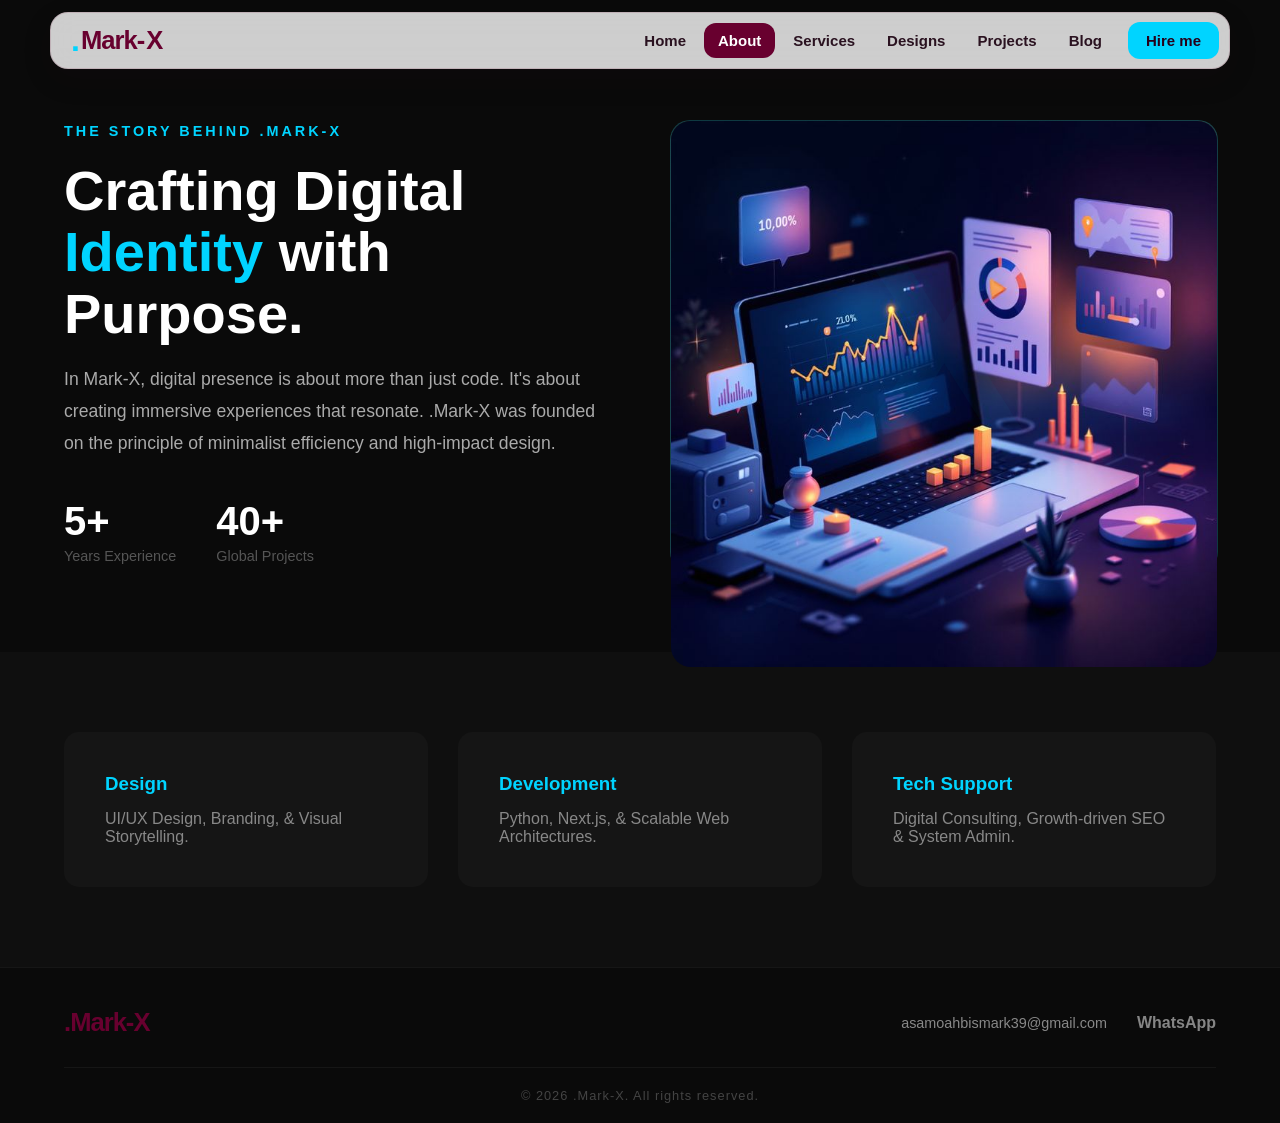
==== about.html @ 9d711a9e "Add Mark-X portfolio site" ====
<!doctype html>
<html lang="en">
  <head>
    <meta charset="UTF-8" />
    <meta name="viewport" content="width=device-width, initial-scale=1.0" />
    <title>About Us | Mark-X</title>

    <link rel="stylesheet" href="style.css" />
  </head>
  <body>
    <header>
      <nav class="navbar">
        <a class="brand" href="index.html"
          ><span class="dot">.</span>Mark-<span class="x-mark">X</span></a
        >

        <ul class="ul">
          <li><a class="links" href="index.html">Home</a></li>
          <li><a class="links active" href="about.html">About</a></li>
          <li><a class="links" href="services.html">Services</a></li>
          <li><a class="links" href="designs.html">Designs</a></li>
          <li><a class="links" href="projects.html">Projects</a></li>
          <li><a class="links" href="blog.html">Blog</a></li>
          <li><a class="nav-cta" href="hire.html">Hire me</a></li>
        </ul>

        <button class="hamburger" type="button" aria-label="Open menu" aria-expanded="false"><span></span><span></span><span></span></button>
      </nav>
    </header>

    <main class="main">
      <section class="about-hero">
        <div class="about-container">
          <div class="about-text">
            <span class="subheading">The Story Behind .Mark-X</span>
            <h1>Crafting Digital <br /><span>Identity</span> with Purpose.</h1>
            <p>
              In Mark-X, digital presence is about more than just code. It's
              about creating immersive experiences that resonate. .Mark-X was
              founded on the principle of minimalist efficiency and high-impact
              design.
            </p>
            <div class="about-stats">
              <div class="stat">
                <span>5+</span>
                <p>Years Experience</p>
              </div>
              <div class="stat">
                <span>40+</span>
                <p>Global Projects</p>
              </div>
            </div>
          </div>

          <div class="about-visual">
            <div class="visual-box">
              <img src="img/x visuals.jpg" alt="image" />
            </div>
          </div>
        </div>
      </section>

      <section class="expertise">
        <div class="expertise-grid">
          <div class="skill-card">
            <h3>Design</h3>
            <p>UI/UX Design, Branding, & Visual Storytelling.</p>
          </div>
          <div class="skill-card">
            <h3>Development</h3>
            <p>Python, Next.js, & Scalable Web Architectures.</p>
          </div>
          <div class="skill-card">
            <h3>Tech Support</h3>
            <p>Digital Consulting, Growth-driven SEO & System Admin.</p>
          </div>
        </div>
      </section>
    </main>

    <footer class="small-footer">
      <div class="footer-main">
        <a class="brand" href="#"><span>.</span>Mark-<span>X</span></a>

        <div class="footer-contact">
          <a href="mailto:asamoahbismark39@gmail.com" class="footer-email"
            >asamoahbismark39@gmail.com</a
          >
          <div class="footer-socials">
            <a href="https://wa.me/233545854976">WhatsApp</a>
          </div>
        </div>
      </div>

      <div class="footer-copyright">
        <p>&copy; 2026 .Mark-X. All rights reserved.</p>
      </div>
    </footer>

    <script src="script.js"></script>
  </body>
</html>
---- style.css ----
* {
  padding: 0;
  margin: 0;
}

a {
  text-decoration: none;
}

body {
  font-family: "Segoe UI", Tahoma, Geneva, Verdana, sans-serif;
}

/* ===== Navbar (floating, translucent) ===== */
.navbar {
  position: fixed;
  top: 12px;
  left: 50%;
  transform: translateX(-50%);
  width: min(1180px, calc(100% - 24px));
  box-sizing: border-box;
  display: flex;
  align-items: center;
  justify-content: space-between;
  gap: 16px;
  padding: 9px 10px 9px 20px;
  background: rgba(255, 255, 255, 0.8);
  -webkit-backdrop-filter: blur(14px) saturate(160%);
  backdrop-filter: blur(14px) saturate(160%);
  border: 1px solid rgba(104, 0, 47, 0.14);
  border-radius: 18px;
  box-shadow: 0 10px 30px rgba(30, 0, 15, 0.12);
  z-index: 1000;
}
.brand {
  font-family: "Inter", "Segoe UI", sans-serif;
  font-size: 1.6rem;
  font-weight: 700;
  color: #68002f;
  letter-spacing: -1px;
  display: flex;
  align-items: center;
}
.brand .dot {
  color: #00d4ff;
  font-size: 2rem;
  margin-right: 2px;
}
.brand .x-mark {
  color: #68002f;
  display: inline-block;
  margin-left: 2px;
  transition:
    transform 0.35s cubic-bezier(0.175, 0.885, 0.32, 1.275),
    color 0.3s;
}
.brand:hover .x-mark {
  color: #00b8dc;
  transform: rotate(15deg) scale(1.1);
}
.ul {
  display: flex;
  align-items: center;
  gap: 4px;
  list-style: none;
  margin-left: auto;
}
.links {
  display: block;
  padding: 9px 14px;
  border-radius: 12px;
  font-size: 15px;
  font-weight: 600;
  color: #2a1220;
  transition:
    background 0.2s,
    color 0.2s;
}
.links:hover {
  background: rgba(104, 0, 47, 0.09);
  color: #68002f;
}
.links.active {
  background: #68002f;
  color: #fff;
}
.links:focus-visible,
.nav-cta:focus-visible,
.hamburger:focus-visible {
  outline: 3px solid #00d4ff;
  outline-offset: 2px;
}
.nav-cta {
  display: block;
  margin-left: 8px;
  padding: 10px 18px;
  border-radius: 12px;
  background: #00d4ff;
  color: #26001a;
  font-size: 15px;
  font-weight: 700;
  transition:
    transform 0.2s,
    box-shadow 0.2s;
}
.nav-cta:hover {
  transform: translateY(-1px);
  box-shadow: 0 6px 16px rgba(0, 212, 255, 0.45);
}
.hamburger {
  display: none;
  width: 44px;
  height: 44px;
  border: 0;
  border-radius: 12px;
  background: rgba(104, 0, 47, 0.09);
  cursor: pointer;
  flex-direction: column;
  align-items: center;
  justify-content: center;
  gap: 5px;
  padding: 0;
}
.hamburger span {
  display: block;
  width: 20px;
  height: 2px;
  border-radius: 2px;
  background: #68002f;
  transition:
    transform 0.25s,
    opacity 0.2s;
}
.hamburger.active span:nth-child(1) {
  transform: translateY(7px) rotate(45deg);
}
.hamburger.active span:nth-child(2) {
  opacity: 0;
}
.hamburger.active span:nth-child(3) {
  transform: translateY(-7px) rotate(-45deg);
}
@media (max-width: 900px) {
  body {
    padding-top: 70px;
    margin: 0;
  }
  .hamburger {
    display: flex;
  }
  .ul {
    position: absolute;
    top: calc(100% + 10px);
    left: 0;
    right: 0;
    flex-direction: column;
    align-items: stretch;
    gap: 4px;
    padding: 10px;
    margin: 0;
    display: none;
    background: #fff;
    border: 1px solid rgba(104, 0, 47, 0.14);
    border-radius: 18px;
    box-shadow: 0 18px 40px rgba(30, 0, 15, 0.18);
  }
  .ul.active {
    display: flex;
  }
  .links {
    padding: 13px 14px;
    font-size: 16px;
  }
  .nav-cta {
    margin: 6px 0 0;
    text-align: center;
    padding: 13px 18px;
  }
}

/* main */
main {
  min-height: 100vh;
  background: linear-gradient(to bottom right, #f3e8ff, #ffffff);
}

.welcome-image {
  background-image:
    linear-gradient(rgba(0, 0, 0, 0.6), rgba(0, 0, 0, 0.6)),
    url("img/bgimage.jpg");
  background-size: cover;
  background-position: center;
  height: 600px;
  display: flex;
  align-items: center;
  justify-content: center;
  text-align: center;
  color: white;
}

.hero-text h2 {
  font-size: 3.5rem;
  margin-bottom: 10px;
}

.btn-main {
  display: inline-block;
  margin-top: 20px;
  padding: 12px 30px;
  background: #ff4d4d;
  color: white;
  text-decoration: none;
  border-radius: 5px;
  transition: 0.3s;
}

.portfolio-container {
  padding: 80px 10%;
  background: #f9f9f9;
}

.section-title {
  text-align: center;
  margin-bottom: 50px;
  font-size: 2.5rem;
}

.card-grid {
  display: grid;
  grid-template-columns: repeat(auto-fit, minmax(300px, 1fr));
  gap: 30px;
}

.card {
  background: white;
  border-radius: 15px;
  overflow: hidden;
  box-shadow: 0 10px 20px rgba(0, 0, 0, 0.05);
  transition:
    transform 0.3s ease,
    box-shadow 0.3s ease;
}

.card:hover {
  transform: translateY(-10px);
  box-shadow: 0 15px 30px rgba(0, 0, 0, 0.15);
}

.card-img img {
  width: 100%;
  height: 220px;
  object-fit: cover;
}

.card-content {
  padding: 20px;
}

.card-content h3 {
  margin-bottom: 10px;
  color: #333;
}

.card-link {
  text-decoration: none;
  color: #ff4d4d;
  font-weight: bold;
  display: inline-block;
  margin-top: 15px;
}

/* About Page*/
.about-hero {
  padding: 120px 5% 80px;
  background: #0a0a0a;
  color: white;
}

.about-container {
  max-width: 1200px;
  margin: 0 auto;
  display: grid;
  grid-template-columns: 1fr 1fr;
  gap: 60px;
  align-items: center;
}

.subheading {
  color: #00d4ff;
  text-transform: uppercase;
  letter-spacing: 3px;
  font-weight: 700;
  font-size: 0.9rem;
}

.about-text h1 {
  font-size: 3.5rem;
  margin: 20px 0;
  line-height: 1.1;
}

.about-text h1 span {
  color: #00d4ff;
}

.about-text p {
  color: #aaa;
  line-height: 1.8;
  font-size: 1.1rem;
}

.about-stats {
  display: flex;
  gap: 40px;
  margin-top: 40px;
}

.stat span {
  display: block;
  font-size: 2.5rem;
  font-weight: 800;
  color: #fff;
}

.stat p {
  font-size: 0.9rem;
  color: #555;
}

.visual-box {
  width: 100%;
  height: 450px;
  background: linear-gradient(45deg, #111, #222);
  border: 1px solid rgba(0, 212, 255, 0.2);
  border-radius: 20px;
  position: relative;
}
.visual-box img {
  width: 700px;
  height: 450px;
  border-radius: 20px;
}

.visual-box::after {
  content: "X";
  position: absolute;
  top: 50%;
  left: 50%;
  transform: translate(-50%, -50%);
  font-size: 15rem;
  color: rgba(0, 212, 255, 0.03);
  font-weight: 900;
}

.expertise {
  padding: 80px 5%;
  background: #0f0f0f;
}

.expertise-grid {
  max-width: 1200px;
  margin: 0 auto;
  display: grid;
  grid-template-columns: repeat(auto-fit, minmax(300px, 1fr));
  gap: 30px;
}

.skill-card {
  background: #151515;
  padding: 40px;
  border-radius: 15px;
  border: 1px solid transparent;
  transition: 0.3s;
}

.skill-card:hover {
  border-color: #00d4ff;
  transform: translateY(-5px);
}

.skill-card h3 {
  color: #00d4ff;
  margin-bottom: 15px;
}

.skill-card p {
  color: #888;
}

@media (max-width: 992px) {
  .about-container {
    grid-template-columns: 1fr;
    text-align: center;
  }
  .about-stats {
    justify-content: center;
  }
  .about-text h1 {
    font-size: 2.5rem;
  }
}

/* Services */
.services-header {
  text-align: center;
  padding: 120px 5% 40px;
  background: #0a0a0a;
  color: #68002f;
}

.bento-grid {
  display: grid;
  grid-template-columns: repeat(3, 1fr);
  grid-auto-rows: minmax(280px, auto);
  gap: 20px;
  padding: 0 10% 100px;
  background: #0a0a0a;
  max-width: 1400px;
  margin: 0 auto;
}

.service-item {
  background: #111;
  border: 1px solid rgba(255, 255, 255, 0.05);
  border-radius: 30px;
  padding: 40px;
  position: relative;
  transition: all 0.4s cubic-bezier(0.23, 1, 0.32, 1);
  display: flex;
  flex-direction: column;
  justify-content: space-between;
}

.service-item.featured {
  grid-row: span 2;
}

.service-item.wide {
  grid-column: span 2;
  flex-direction: row;
  align-items: center;
  gap: 30px;
}

.service-item .icon {
  font-size: 2.5rem;
  color: #00d4ff;
  margin-bottom: 20px;
}

.service-item h2 {
  color: #fff;
  font-size: 1.6rem;
  margin-bottom: 10px;
}

.service-item p {
  color: #777;
  line-height: 1.6;
  font-size: 0.95rem;
}

.tag {
  align-self: flex-start;
  background: rgba(0, 212, 255, 0.1);
  color: #00d4ff;
  padding: 5px 15px;
  border-radius: 20px;
  font-size: 0.75rem;
  font-weight: 700;
  text-transform: uppercase;
  margin-top: 20px;
}

.service-item:hover {
  background: #161616;
  border-color: rgba(0, 212, 255, 0.4);
  transform: scale(0.98);
}

@media (max-width: 992px) {
  .bento-grid {
    grid-template-columns: repeat(2, 1fr);
    padding: 0 5% 80px;
  }
}

@media (max-width: 768px) {
  .bento-grid {
    grid-template-columns: 1fr;
  }
  .service-item.featured,
  .service-item.wide {
    grid-row: span 1;
    grid-column: span 1;
    flex-direction: column;
  }
}

/* --- Portfolio --- */
.portfolio-header {
  text-align: center;
  padding: 120px 5% 60px;
  background: #0a0a0a;
  color: white;
}

.portfolio-header p {
  color: #888;
  margin-top: 10px;
}

.portfolio-grid {
  display: grid;
  grid-template-columns: repeat(3, 1fr);
  gap: 30px;
  padding: 0 10% 100px;
  background: #0a0a0a;
}

.project-card {
  position: relative;
  border-radius: 15px;
  overflow: hidden;
  background: #111;
  box-shadow: 0 10px 20px rgba(0, 0, 0, 0.2);
}

.project-media {
  width: 100%;
  height: 100%;
  position: relative;
}

.project-media img {
  width: 100%;
  height: 300px;
  object-fit: cover;
  transition: transform 0.4s ease;
}

.project-overlay {
  position: absolute;
  inset: 0;
  background: rgba(0, 0, 0, 0.85);
  display: flex;
  flex-direction: column;
  justify-content: flex-end;
  padding: 30px;
  opacity: 0;
  transition: opacity 0.4s ease;
}

.project-card:hover .project-overlay {
  opacity: 1;
}

.project-card:hover img {
  transform: scale(1.05);
}

.project-overlay .category {
  color: #00d4ff;
  font-weight: 700;
  font-size: 0.8rem;
  letter-spacing: 2px;
  text-transform: uppercase;
}

.project-overlay h3 {
  color: #fff;
  margin: 10px 0 20px;
  font-size: 1.4rem;
}

.view-btn {
  color: #fff;
  text-decoration: none;
  font-weight: 600;
  border-bottom: 2px solid #00d4ff;
  padding-bottom: 5px;
}

@media (max-width: 992px) {
  .portfolio-grid {
    grid-template-columns: repeat(2, 1fr);
    padding: 0 5% 80px;
  }
  .project-media img {
    height: 250px;
  }
}

@media (max-width: 600px) {
  .portfolio-grid {
    grid-template-columns: 1fr;
  }
}

/* --- Blog Page --- */
.blog-header {
  text-align: center;
  padding: 120px 5% 40px;
  background: #0a0a0a;
}

.featured-blog {
  padding: 0 10% 80px;
  background: #0a0a0a;
}

.featured-card {
  display: flex;
  background: #111;
  border-radius: 24px;
  overflow: hidden;
  border: 1px solid rgba(255, 255, 255, 0.05);
}

.featured-img {
  flex: 1.2;
}

.featured-img img {
  width: 100%;
  height: 100%;
  object-fit: cover;
}
.featured-content {
  flex: 1;
  padding: 60px;
  display: flex;
  flex-direction: column;
  justify-content: center;
}

.blog-grid {
  display: grid;
  grid-template-columns: repeat(auto-fit, minmax(320px, 1fr));
  gap: 30px;
  padding: 0 10% 100px;
  background: #0a0a0a;
}

.post-card {
  background: #111;
  border-radius: 20px;
  overflow: hidden;
  border: 1px solid rgba(255, 255, 255, 0.05);
  transition: all 0.4s cubic-bezier(0.25, 1, 0.5, 1);
}

.post-card:hover {
  transform: translateY(-8px);
  border-color: #00d4ff;
  box-shadow: 0 20px 40px rgba(0, 212, 255, 0.1);
}

.post-img img {
  width: 100%;
  height: 220px;
  object-fit: cover;
  filter: grayscale(20%);
  transition: 0.4s;
}

.post-card:hover .post-img img {
  filter: grayscale(0%);
}

.post-content {
  padding: 25px;
}

.post-content h3 {
  color: #fff;
  margin: 10px 0;
  font-size: 1.4rem;
}

.post-content p {
  color: #888;
  font-size: 0.95rem;
  line-height: 1.6;
}

.date,
.tag {
  color: #00d4ff;
  text-transform: uppercase;
  font-size: 0.75rem;
  letter-spacing: 2px;
  font-weight: 700;
}

@media (max-width: 992px) {
  .featured-card {
    flex-direction: column;
  }

  .featured-content {
    padding: 40px;
  }

  .blog-header h1 {
    font-size: 2.5rem;
  }
}

/* --- Contact Page Styling --- */
.contact-hero {
  padding: 120px 10% 100px;
  background: #0a0a0a;
  color: white;
  min-height: 90vh;
  display: flex;
  align-items: center;
}

.contact-container {
  display: grid;
  grid-template-columns: 1fr 1fr;
  gap: 80px;
  max-width: 1200px;
  margin: 0 auto;
  width: 100%;
}

.contact-info h1 {
  font-size: 3.5rem;
  line-height: 1.1;
  margin: 20px 0;
}

.contact-info h1 span {
  color: #00d4ff;
}

.info-items {
  margin: 40px 0;
}

.item {
  margin-bottom: 25px;
}

.item h4 {
  color: #555;
  text-transform: uppercase;
  font-size: 0.8rem;
  letter-spacing: 2px;
}

.item a,
.item p {
  color: #fff;
  font-size: 1.2rem;
  text-decoration: none;
  margin-top: 5px;
  display: block;
}

/* --- Form Styling --- */
.contact-form-wrapper {
  background: #111;
  padding: 40px;
  border-radius: 30px;
  border: 1px solid rgba(255, 255, 255, 0.05);
}

.form-group {
  margin-bottom: 20px;
}

.form-group label {
  display: block;
  color: #888;
  font-size: 0.85rem;
  margin-bottom: 8px;
}

.form-group input,
.form-group select,
.form-group textarea {
  width: 100%;
  background: rgba(255, 255, 255, 0.03);
  border: 1px solid rgba(255, 255, 255, 0.1);
  padding: 12px 15px;
  color: #fff;
  border-radius: 10px;
  outline: none;
  transition: 0.3s;
}

.form-group input:focus,
.form-group textarea:focus {
  border-color: #00d4ff;
  background: rgba(255, 255, 255, 0.07);
}

.submit-btn {
  width: 100%;
  padding: 15px;
  background: #00d4ff;
  border: none;
  border-radius: 10px;
  color: #000;
  font-weight: 700;
  cursor: pointer;
  transition: 0.3s;
  margin-top: 10px;
}

.submit-btn:hover {
  box-shadow: 0 0 20px rgba(0, 212, 255, 0.4);
  transform: translateY(-2px);
}

/* --- Mobile Responsiveness --- */
@media (max-width: 992px) {
  .contact-container {
    grid-template-columns: 1fr;
    gap: 60px;
  }
  .contact-info h1 {
    font-size: 2.5rem;
  }
}

/* footer */
.small-footer {
  background-color: #0a0a0a;
  padding: 40px 5% 20px;
  border-top: 1px solid rgba(255, 255, 255, 0.05);
  display: flex;
  flex-direction: column;
  gap: 30px;
}

.footer-main {
  display: flex;
  justify-content: space-between;
  align-items: center;
  max-width: 1200px;
  width: 100%;
  margin: 0 auto;
}

.footer-contact {
  display: flex;
  align-items: center;
  gap: 30px;
}

.footer-email {
  color: #888;
  text-decoration: none;
  font-size: 0.9rem;
  transition: 0.3s;
}

.footer-email:hover {
  color: #00d4ff;
}

.footer-socials {
  display: flex;
  gap: 15px;
}

.footer-socials a {
  color: #fff;
  text-decoration: none;
  font-weight: 700;
  opacity: 0.5;
  transition: 0.3s;
}

.footer-socials a:hover {
  opacity: 1;
  color: #00d4ff;
}

.footer-copyright {
  text-align: center;
  border-top: 1px solid rgba(255, 255, 255, 0.05);
  padding-top: 20px;
}

.footer-copyright p {
  color: #444;
  font-size: 0.8rem;
  letter-spacing: 1px;
}

@media (max-width: 768px) {
  .footer-main {
    flex-direction: column;
    gap: 20px;
    text-align: center;
  }
  .footer-contact {
    flex-direction: column;
    gap: 15px;
  }
}

/* Software projects page */
.card-tag {
  height: 220px;
  display: flex;
  flex-direction: column;
  justify-content: flex-end;
  gap: 6px;
  padding: 20px;
  background: linear-gradient(135deg, #68002f, #2b0014);
  color: #fff;
}
.card-tag span {
  font-size: 0.9rem;
  opacity: 0.8;
}
.card-tag b {
  font-size: 1.5rem;
  line-height: 1.15;
}
.card .tech {
  font-size: 0.9rem;
  color: #68002f;
  font-weight: 600;
  margin-top: 10px;
}
.card .status {
  font-size: 0.75rem;
  font-weight: 600;
  background: #ffe9a8;
  color: #5a4300;
  border-radius: 999px;
  padding: 2px 10px;
  margin-left: 6px;
  vertical-align: middle;
}

/* ===== Services page ===== */
.svc-main {
  background: #faf7f9;
  min-height: 100vh;
  padding-bottom: 72px;
}
.svc-hero {
  background:
    radial-gradient(
      900px 380px at 85% 0%,
      rgba(104, 0, 47, 0.55),
      transparent 70%
    ),
    #0a0a0a;
  color: #fff;
  padding: 150px 6% 80px;
}
.svc-hero-in {
  max-width: 1100px;
  margin: 0 auto;
}
.svc-hero h1 {
  font-size: clamp(2.2rem, 5.5vw, 4rem);
  line-height: 1.05;
  letter-spacing: -0.02em;
  max-width: 16ch;
  margin-bottom: 20px;
}
.svc-hero p {
  font-size: 1.15rem;
  line-height: 1.6;
  color: #d8c9d1;
  max-width: 56ch;
  margin-bottom: 30px;
}
.svc-btns {
  display: flex;
  flex-wrap: wrap;
  gap: 12px;
}
.svc-btn {
  display: inline-block;
  padding: 14px 26px;
  border-radius: 14px;
  font-weight: 700;
  font-size: 1rem;
  background: #00d4ff;
  color: #26001a;
  transition: transform 0.2s;
}
.svc-btn:hover {
  transform: translateY(-2px);
}
.svc-btn.ghost {
  background: transparent;
  color: #fff;
  border: 2px solid rgba(255, 255, 255, 0.45);
}
.svc-wrap {
  max-width: 1100px;
  margin: 0 auto;
  padding: 0 6%;
}
.svc-grid {
  display: grid;
  grid-template-columns: repeat(6, 1fr);
  gap: 20px;
  padding: 56px 0 24px;
}
.svc-card {
  grid-column: span 3;
  background: #fff;
  border: 1px solid #eadfe5;
  border-radius: 22px;
  padding: 30px;
  display: flex;
  flex-direction: column;
  gap: 14px;
  transition:
    transform 0.25s,
    box-shadow 0.25s;
}
.svc-card:hover {
  transform: translateY(-4px);
  box-shadow: 0 18px 40px rgba(104, 0, 47, 0.12);
}
.svc-card.big {
  grid-column: span 4;
  background: linear-gradient(140deg, #68002f, #2b0014);
  color: #fff;
  border: 0;
}
.svc-card.slim {
  grid-column: span 2;
}
.svc-ico {
  width: 52px;
  height: 52px;
  border-radius: 14px;
  background: #f5e6ee;
  color: #68002f;
  display: grid;
  place-items: center;
}
.svc-card.big .svc-ico {
  background: rgba(255, 255, 255, 0.14);
  color: #00d4ff;
}
.svc-ico svg {
  width: 26px;
  height: 26px;
  fill: none;
  stroke: currentColor;
  stroke-width: 2;
  stroke-linecap: round;
  stroke-linejoin: round;
}
.svc-card h2 {
  font-size: 1.5rem;
  letter-spacing: -0.01em;
}
.svc-card p {
  line-height: 1.6;
  color: #4d3a45;
}
.svc-card.big p,
.svc-card.big li {
  color: #f0dde7;
}
.svc-card ul {
  list-style: none;
  display: grid;
  gap: 8px;
  padding: 0;
}
.svc-card li {
  padding-left: 22px;
  position: relative;
  color: #4d3a45;
  line-height: 1.45;
}
.svc-card li::before {
  content: "";
  position: absolute;
  left: 0;
  top: 0.55em;
  width: 10px;
  height: 3px;
  border-radius: 2px;
  background: #00d4ff;
}
.svc-chips {
  display: flex;
  flex-wrap: wrap;
  gap: 8px;
  margin-top: auto;
}
.svc-chips span {
  font-size: 0.85rem;
  font-weight: 600;
  padding: 5px 12px;
  border-radius: 999px;
  background: #f5e6ee;
  color: #68002f;
}
.svc-card.big .svc-chips span {
  background: rgba(255, 255, 255, 0.14);
  color: #fff;
}
.svc-link {
  font-weight: 700;
  color: #68002f;
}
.svc-card.big .svc-link {
  color: #00d4ff;
}
.svc-link:hover {
  text-decoration: underline;
}
.svc-steps {
  padding: 48px 0 24px;
}
.svc-steps h2 {
  font-size: 1.8rem;
  margin-bottom: 22px;
  color: #26001a;
}
.svc-steps ol {
  list-style: none;
  display: grid;
  grid-template-columns: repeat(3, 1fr);
  gap: 20px;
  padding: 0;
}
.svc-steps li {
  border-top: 3px solid #68002f;
  padding-top: 14px;
}
.svc-steps b {
  display: block;
  font-size: 1.1rem;
  color: #26001a;
  margin-bottom: 6px;
}
.svc-steps span {
  color: #4d3a45;
  line-height: 1.55;
}
.svc-cta {
  margin: 48px 0 0;
  background: #0a0a0a;
  color: #fff;
  border-radius: 26px;
  padding: 42px;
  display: flex;
  flex-wrap: wrap;
  gap: 20px;
  align-items: center;
  justify-content: space-between;
}
.svc-cta h2 {
  font-size: 1.7rem;
  max-width: 20ch;
}
@media (max-width: 900px) {
  .svc-card,
  .svc-card.big,
  .svc-card.slim {
    grid-column: span 6;
  }
  .svc-steps ol {
    grid-template-columns: 1fr;
  }
  .svc-hero {
    padding-top: 130px;
  }
  .svc-cta {
    padding: 30px;
  }
}

/* ===== Home page: single-page scroll ===== */
html {
  scroll-behavior: smooth;
}
.home-sec {
  scroll-margin-top: 84px;
}
.js .reveal {
  opacity: 0;
  transform: translateY(28px);
  transition:
    opacity 0.7s ease,
    transform 0.7s ease;
}
.js .reveal.in {
  opacity: 1;
  transform: none;
}
.home-sec .svc-hero {
  padding-top: 90px;
}
@media (prefers-reduced-motion: reduce) {
  html {
    scroll-behavior: auto;
  }
  .js .reveal {
    opacity: 1;
    transform: none;
    transition: none;
  }
}

/* ===== Blog ===== */
.b-main {
  background: #faf7f9;
  min-height: 100vh;
}
.b-hero {
  background:
    radial-gradient(
      900px 380px at 85% 0%,
      rgba(104, 0, 47, 0.55),
      transparent 70%
    ),
    #0a0a0a;
  color: #fff;
  padding: 150px 6% 70px;
}
.home-sec .b-hero {
  padding-top: 90px;
}
.b-hero-in {
  max-width: 1100px;
  margin: 0 auto;
}
.b-hero h1 {
  font-size: clamp(2rem, 5vw, 3.4rem);
  line-height: 1.08;
  letter-spacing: -0.02em;
  max-width: 18ch;
  margin-bottom: 16px;
}
.b-hero p {
  font-size: 1.1rem;
  line-height: 1.6;
  color: #d8c9d1;
  max-width: 56ch;
}
.b-wrap {
  max-width: 1100px;
  margin: 0 auto;
  padding: 48px 6% 72px;
}
.b-grid {
  display: grid;
  grid-template-columns: repeat(3, 1fr);
  gap: 20px;
}
.b-post {
  background: #fff;
  border: 1px solid #eadfe5;
  border-radius: 22px;
  padding: 28px;
  display: flex;
  flex-direction: column;
  gap: 12px;
  transition:
    transform 0.25s,
    box-shadow 0.25s;
}
.b-post:hover {
  transform: translateY(-4px);
  box-shadow: 0 18px 40px rgba(104, 0, 47, 0.12);
}
.b-post.feat {
  grid-column: span 3;
  background: linear-gradient(140deg, #68002f, #2b0014);
  color: #fff;
  border: 0;
  padding: 36px;
}
.b-post.feat h2 {
  font-size: clamp(1.6rem, 3.2vw, 2.4rem);
  max-width: 24ch;
}
.b-cat {
  align-self: flex-start;
  font-size: 0.85rem;
  font-weight: 700;
  padding: 4px 12px;
  border-radius: 999px;
  background: #f5e6ee;
  color: #68002f;
}
.b-post.feat .b-cat {
  background: rgba(255, 255, 255, 0.14);
  color: #00d4ff;
}
.b-post h2 {
  font-size: 1.3rem;
  line-height: 1.25;
  letter-spacing: -0.01em;
  color: #26001a;
}
.b-post.feat h2 {
  color: #fff;
}
.b-ex {
  line-height: 1.6;
  color: #4d3a45;
}
.b-post.feat .b-ex {
  color: #f0dde7;
  max-width: 60ch;
}
.b-meta {
  font-size: 0.9rem;
  color: #7a6671;
  margin-top: auto;
}
.b-post.feat .b-meta {
  color: #d8b9c8;
}
.b-btn {
  align-self: flex-start;
  border: 0;
  cursor: pointer;
  font: inherit;
  font-weight: 700;
  padding: 11px 20px;
  border-radius: 12px;
  background: #68002f;
  color: #fff;
  transition: transform 0.2s;
}
.b-post.feat .b-btn {
  background: #00d4ff;
  color: #26001a;
}
.b-btn:hover {
  transform: translateY(-1px);
}
.b-btn:focus-visible,
.b-close:focus-visible {
  outline: 3px solid #00d4ff;
  outline-offset: 2px;
}
.b-dialog {
  box-sizing: border-box;
  margin: auto;
  border: 0;
  border-radius: 24px;
  padding: 36px 32px 28px;
  width: min(720px, 92vw);
  max-height: 88vh;
  overflow: auto;
  color: #26001a;
  box-shadow: 0 30px 80px rgba(0, 0, 0, 0.4);
}
.b-dialog::backdrop {
  background: rgba(10, 0, 6, 0.7);
}
.b-close {
  position: absolute;
  top: 14px;
  right: 14px;
  width: 40px;
  height: 40px;
  border: 0;
  border-radius: 12px;
  background: #f5e6ee;
  color: #68002f;
  font-size: 1.6rem;
  line-height: 1;
  cursor: pointer;
}
#post-content h2 {
  font-size: 1.7rem;
  line-height: 1.2;
  margin: 6px 40px 6px 0;
}
#post-content .b-meta {
  margin: 0 0 18px;
}
#post-content p,
#post-content li {
  line-height: 1.7;
  font-size: 1.05rem;
  color: #3d2a35;
}
#post-content p {
  margin-bottom: 14px;
}
#post-content h3 {
  margin: 20px 0 8px;
  font-size: 1.15rem;
}
#post-content ul {
  padding-left: 22px;
  margin-bottom: 14px;
  display: grid;
  gap: 6px;
}
.b-cta {
  margin-top: 22px;
  padding-top: 18px;
  border-top: 1px solid #eadfe5;
  font-weight: 600;
}
.b-cta a {
  color: #68002f;
  text-decoration: underline;
}
@media (max-width: 900px) {
  .b-grid {
    grid-template-columns: 1fr;
  }
  .b-post.feat {
    grid-column: span 1;
  }
  .b-hero {
    padding-top: 130px;
  }
}

/* Mobile fix: keep About image from widening the page */
.about-container > * {
  min-width: 0;
}
.about-visual img,
.visual-box img {
  max-width: 100%;
  height: auto;
}
@media (max-width: 992px) {
  .about-container {
    grid-template-columns: minmax(0, 1fr);
  }
}

/* Hire page */
.hire-wa {
  display: inline-block;
  padding: 11px 20px;
  border-radius: 12px;
  background: #00d4ff;
  color: #26001a;
  font-weight: 700;
}
.form-status {
  margin-top: 14px;
  font-weight: 600;
  min-height: 1.4em;
}
.form-status.ok {
  color: #9be7a8;
}
.form-status.err {
  color: #ffb4b4;
}
.submit-btn:disabled {
  opacity: 0.6;
  cursor: wait;
}
.contact-form input,
.contact-form select,
.contact-form textarea,
.contact-form .submit-btn {
  box-sizing: border-box;
  width: 100%;
}
.info-items .item a.hire-wa {
  display: inline-block;
  width: auto;
  padding: 11px 20px;
  border-radius: 12px;
  background: #00d4ff;
  color: #26001a;
  font-weight: 700;
}

/* Dropdown fix: the option list was white text on a white background */
.form-group select,
.contact-form select {
  color-scheme: dark;
}
.form-group select option,
.contact-form select option {
  background: #111;
  color: #fff;
}
.form-group select option:checked,
.contact-form select option:checked {
  background: #00d4ff;
  color: #000;
}
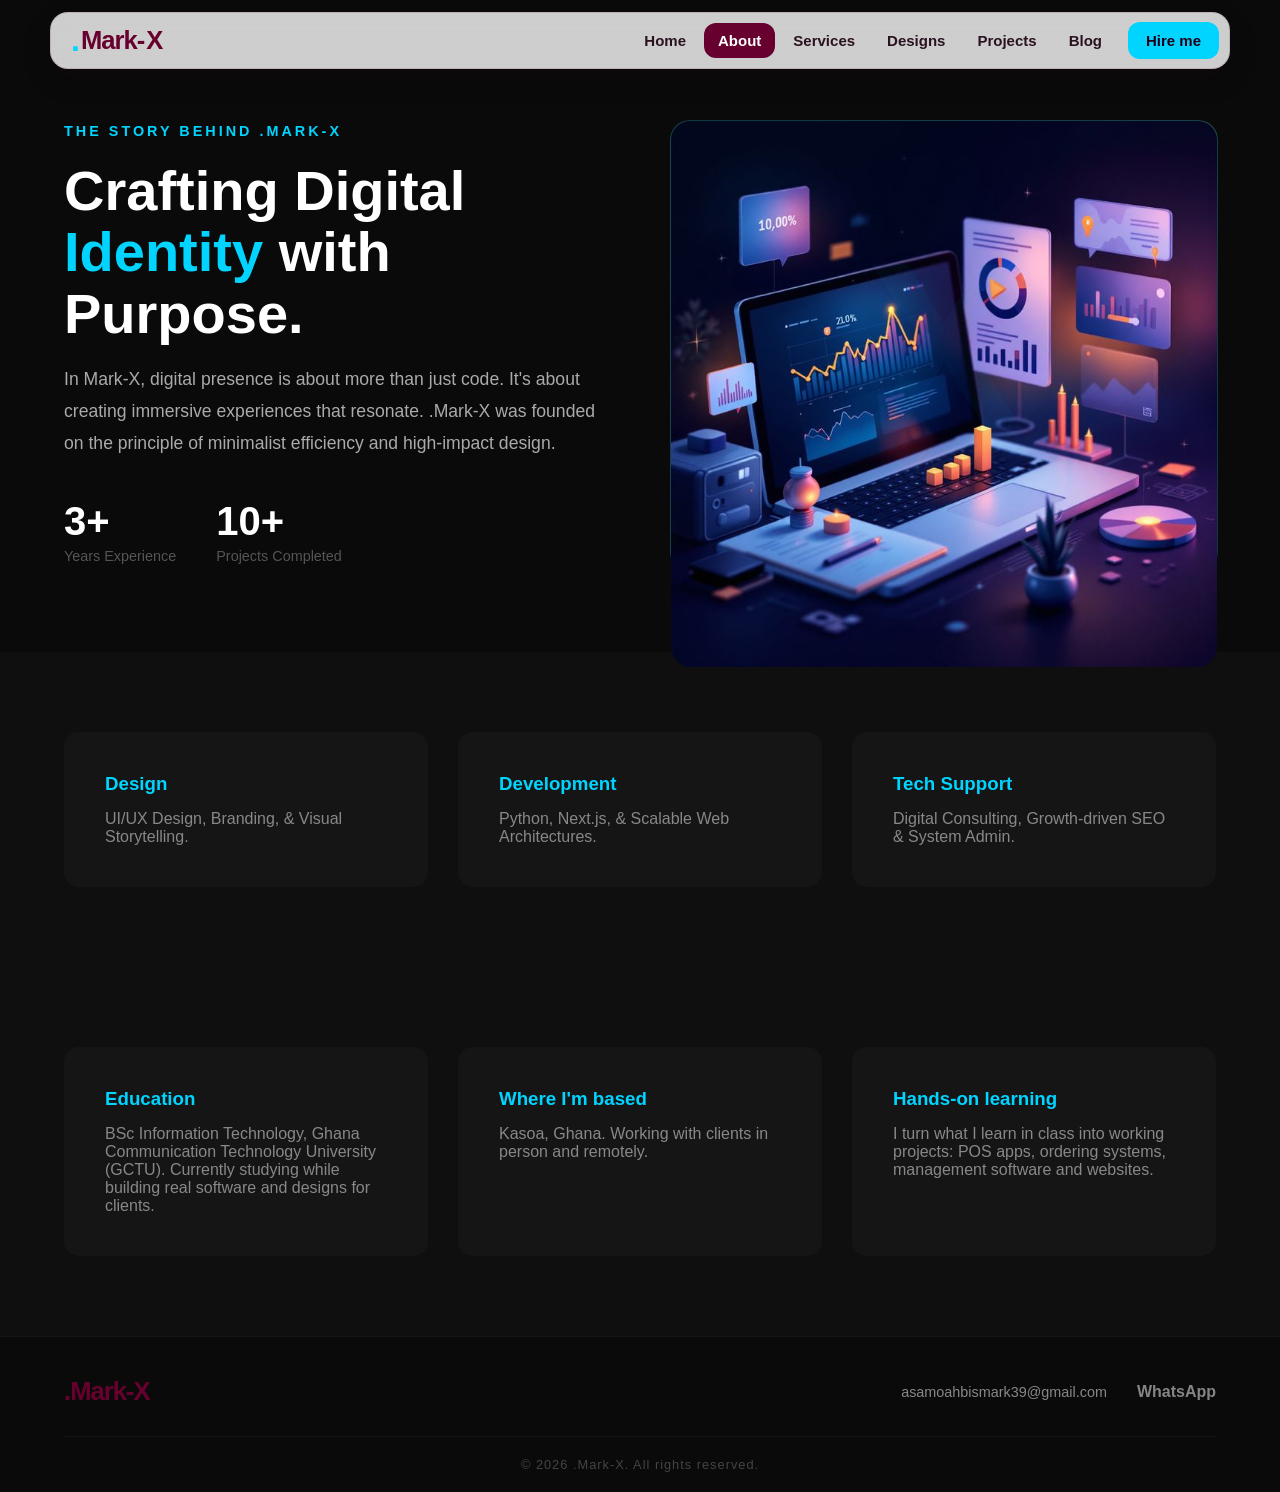
==== commit 12bd2ad1: "Add files via upload" ====
--- a/about.html
+++ b/about.html
@@ -3,7 +3,14 @@
   <head>
     <meta charset="UTF-8" />
     <meta name="viewport" content="width=device-width, initial-scale=1.0" />
-    <title>About Us | Mark-X</title>
+    <title>About Mark-X | Developer & Designer in Kasoa, Ghana</title>
+    <meta name="description" content="Meet the developer and designer behind Mark-X: an IT student in Kasoa, Ghana, building websites, software and designs that businesses can rely on." />
+    <link rel="canonical" href="https://markx.tech/about.html" />
+    <meta property="og:type" content="website" />
+    <meta property="og:site_name" content="Mark-X" />
+    <meta property="og:title" content="About Mark-X | Developer & Designer in Kasoa, Ghana" />
+    <meta property="og:description" content="Meet the developer and designer behind Mark-X: an IT student in Kasoa, Ghana, building websites, software and designs that businesses can rely on." />
+    <meta property="og:url" content="https://markx.tech/about.html" />
 
     <link rel="stylesheet" href="style.css" />
   </head>
@@ -42,12 +49,12 @@
             </p>
             <div class="about-stats">
               <div class="stat">
-                <span>5+</span>
+                <span>3+</span>
                 <p>Years Experience</p>
               </div>
               <div class="stat">
-                <span>40+</span>
-                <p>Global Projects</p>
+                <span>10+</span>
+                <p>Projects Completed</p>
               </div>
             </div>
           </div>
@@ -76,6 +83,23 @@
           </div>
         </div>
       </section>
+
+      <section class="expertise">
+        <div class="expertise-grid">
+          <div class="skill-card">
+            <h3>Education</h3>
+            <p>BSc Information Technology, Ghana Communication Technology University (GCTU). Currently studying while building real software and designs for clients.</p>
+          </div>
+          <div class="skill-card">
+            <h3>Where I'm based</h3>
+            <p>Kasoa, Ghana. Working with clients in person and remotely.</p>
+          </div>
+          <div class="skill-card">
+            <h3>Hands-on learning</h3>
+            <p>I turn what I learn in class into working projects: POS apps, ordering systems, management software and websites.</p>
+          </div>
+        </div>
+      </section>
     </main>
 
     <footer class="small-footer">
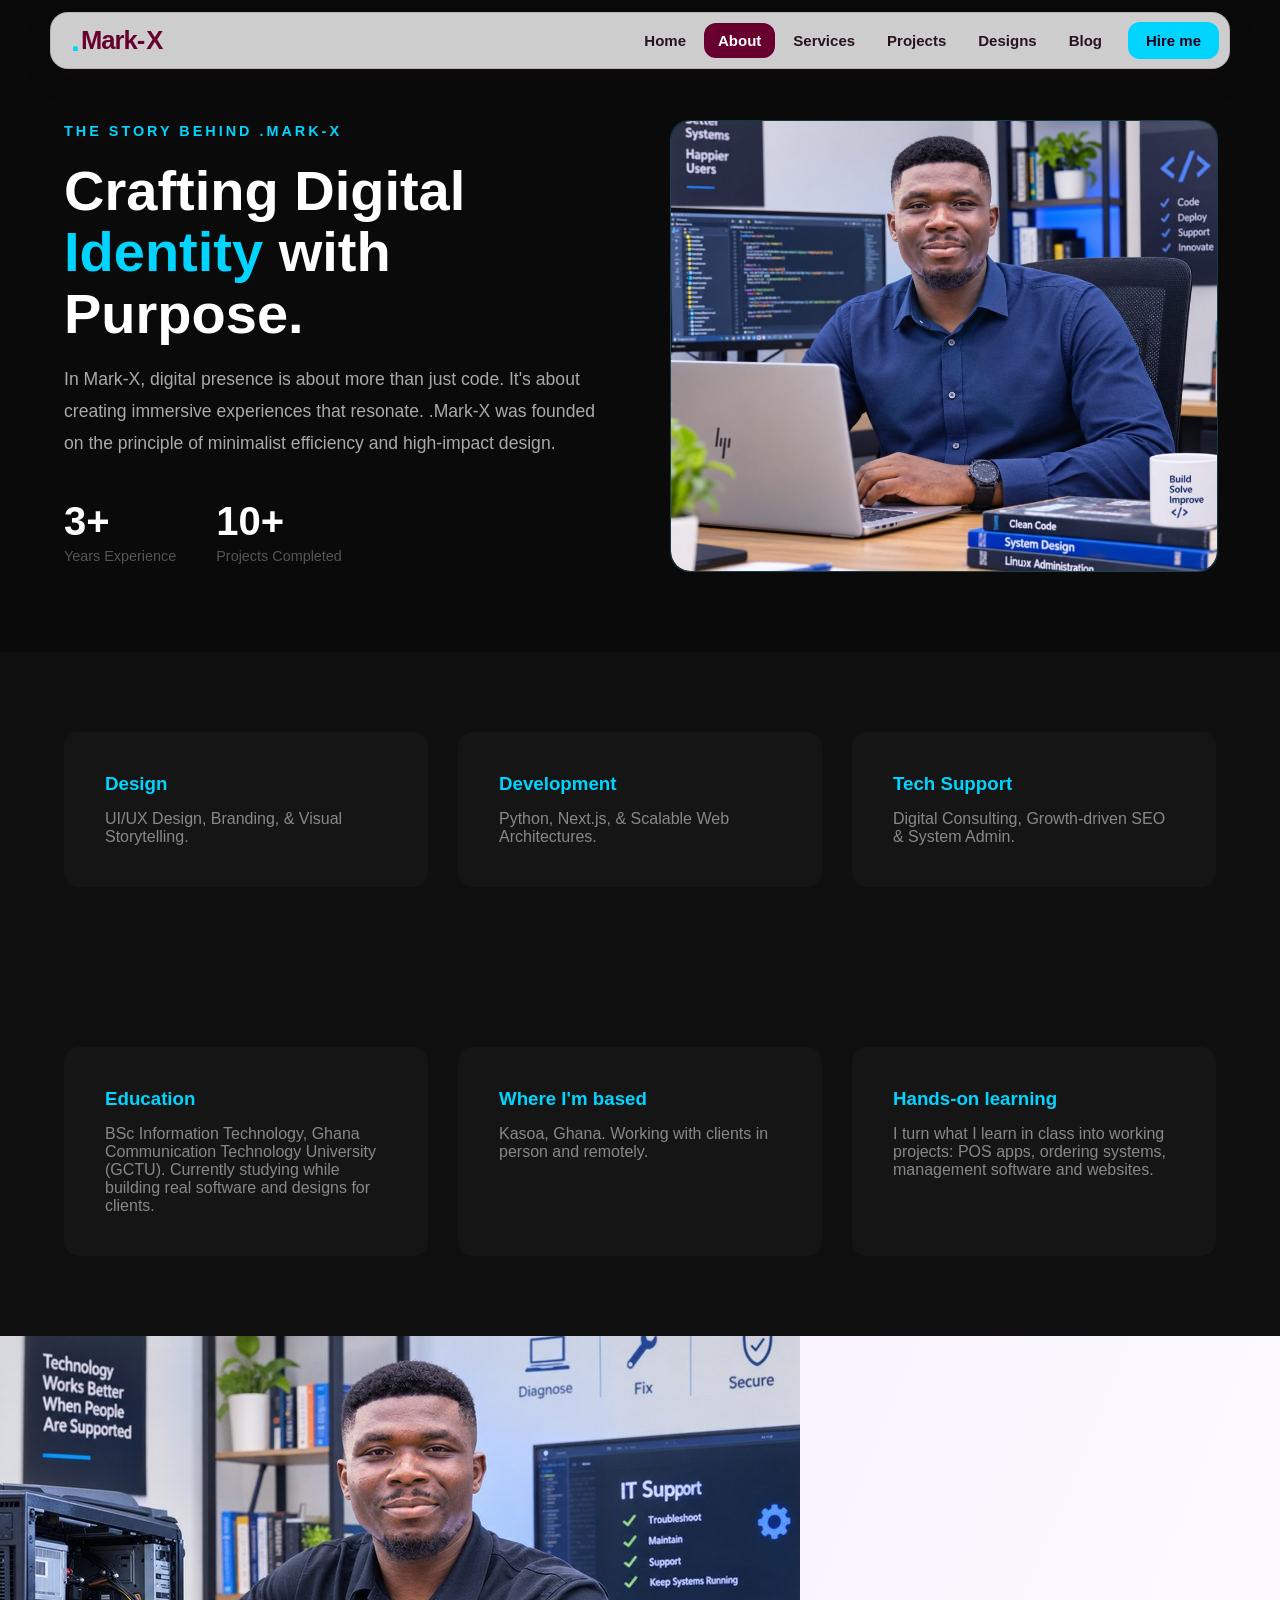
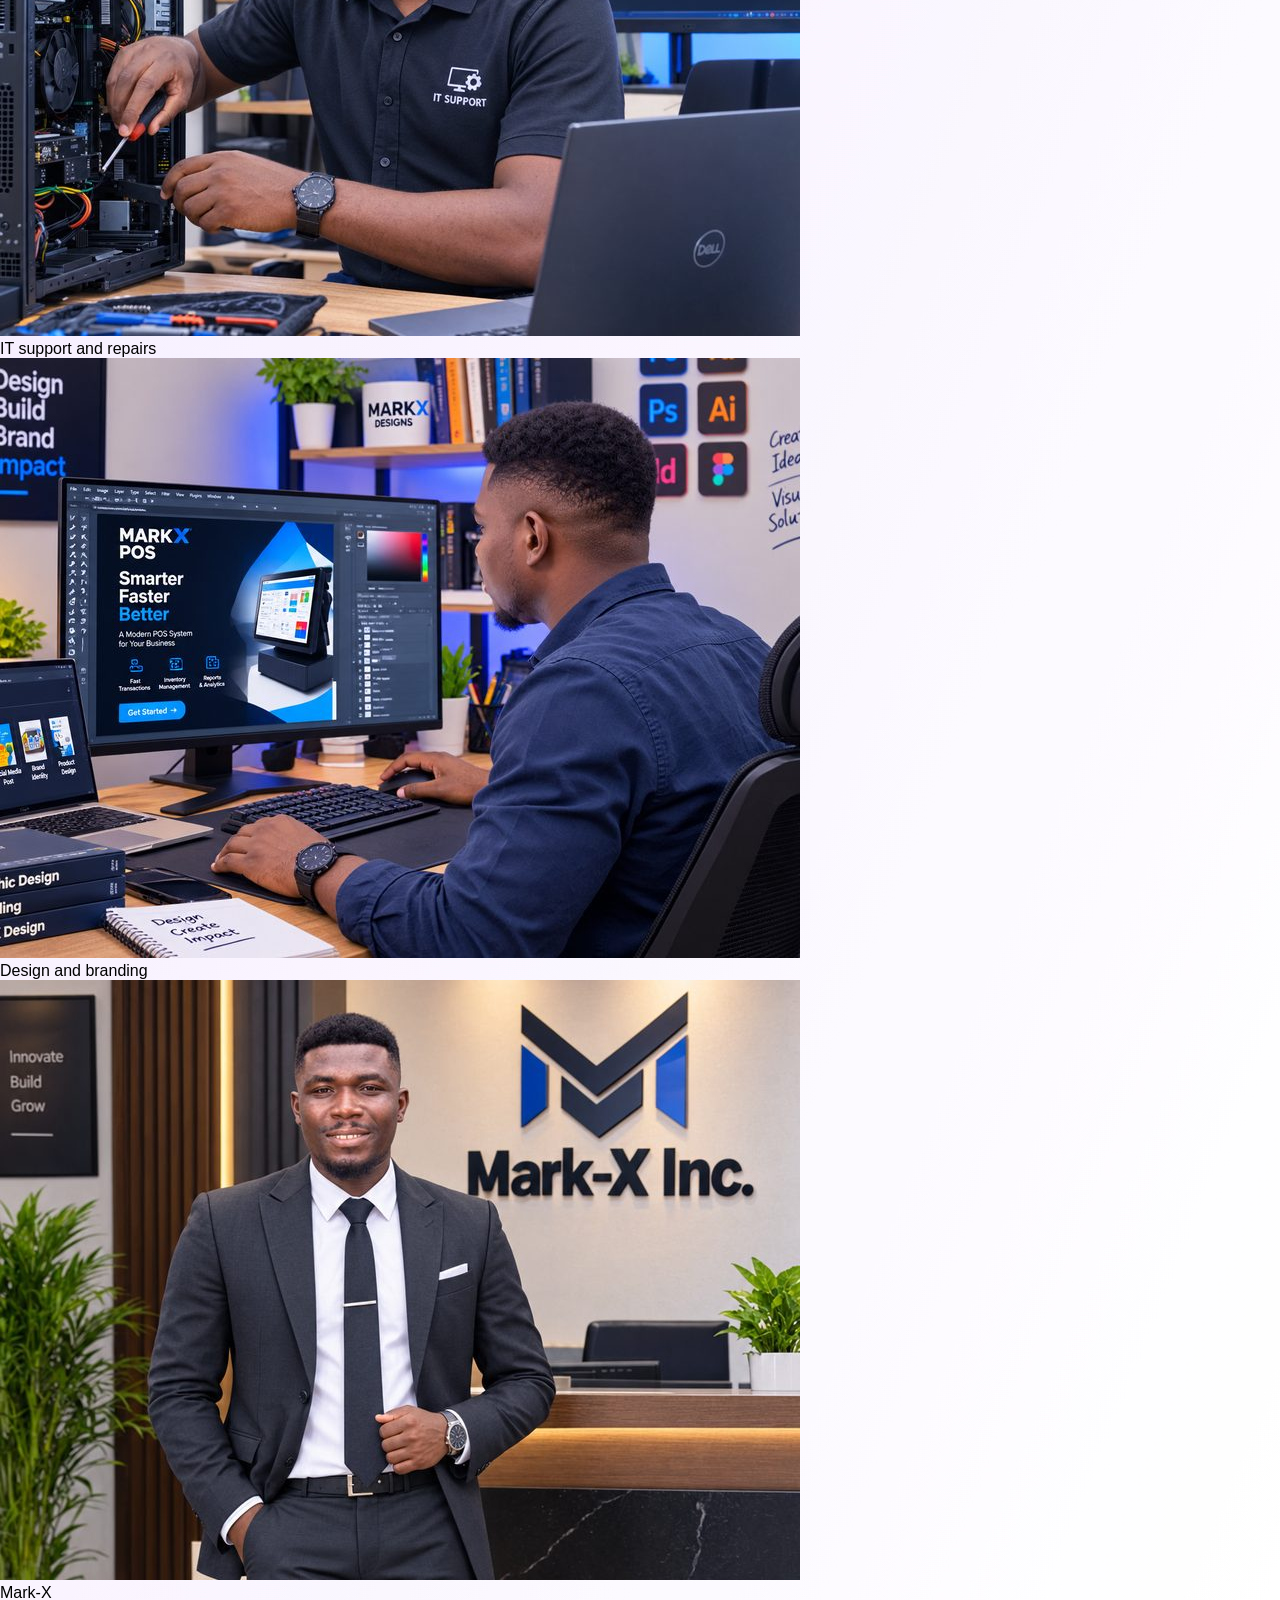
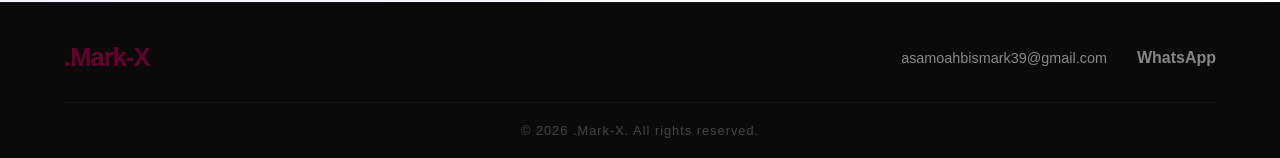
==== commit a9fb70b5: "Add files via upload" ====
--- a/about.html
+++ b/about.html
@@ -25,8 +25,8 @@
           <li><a class="links" href="index.html">Home</a></li>
           <li><a class="links active" href="about.html">About</a></li>
           <li><a class="links" href="services.html">Services</a></li>
+          <li><a class="links" href="projects.html">Projects</a></li>
           <li><a class="links" href="designs.html">Designs</a></li>
-          <li><a class="links" href="projects.html">Projects</a></li>
           <li><a class="links" href="blog.html">Blog</a></li>
           <li><a class="nav-cta" href="hire.html">Hire me</a></li>
         </ul>
@@ -61,7 +61,7 @@
 
           <div class="about-visual">
             <div class="visual-box">
-              <img src="img/x visuals.jpg" alt="image" />
+              <img src="img/bismark.jpg" alt="Bismark Asamoah, developer and designer at Mark-X" onerror="this.onerror=null;this.src='img/x visuals.jpg'" />
             </div>
           </div>
         </div>
@@ -100,6 +100,22 @@
           </div>
         </div>
       </section>
+      <section class="photo-section">
+        <div class="photo-row">
+        <figure>
+          <img src="img/bismark-it-support.jpg" alt="Bismark fixing a computer, IT support" loading="lazy" />
+          <figcaption>IT support and repairs</figcaption>
+        </figure>
+        <figure>
+          <img src="img/bismark-design.jpg" alt="Bismark working on a design project" loading="lazy" />
+          <figcaption>Design and branding</figcaption>
+        </figure>
+        <figure>
+          <img src="img/bismark-office.jpg" alt="Bismark at the Mark-X office" loading="lazy" />
+          <figcaption>Mark-X</figcaption>
+        </figure>
+        </div>
+      </section>
     </main>
 
     <footer class="small-footer">
--- a/style.css
+++ b/style.css
@@ -12,170 +12,30 @@
 }
 
 /* ===== Navbar (floating, translucent) ===== */
-.navbar {
-  position: fixed;
-  top: 12px;
-  left: 50%;
-  transform: translateX(-50%);
-  width: min(1180px, calc(100% - 24px));
-  box-sizing: border-box;
-  display: flex;
-  align-items: center;
-  justify-content: space-between;
-  gap: 16px;
-  padding: 9px 10px 9px 20px;
-  background: rgba(255, 255, 255, 0.8);
-  -webkit-backdrop-filter: blur(14px) saturate(160%);
-  backdrop-filter: blur(14px) saturate(160%);
-  border: 1px solid rgba(104, 0, 47, 0.14);
-  border-radius: 18px;
-  box-shadow: 0 10px 30px rgba(30, 0, 15, 0.12);
-  z-index: 1000;
-}
-.brand {
-  font-family: "Inter", "Segoe UI", sans-serif;
-  font-size: 1.6rem;
-  font-weight: 700;
-  color: #68002f;
-  letter-spacing: -1px;
-  display: flex;
-  align-items: center;
-}
-.brand .dot {
-  color: #00d4ff;
-  font-size: 2rem;
-  margin-right: 2px;
-}
-.brand .x-mark {
-  color: #68002f;
-  display: inline-block;
-  margin-left: 2px;
-  transition:
-    transform 0.35s cubic-bezier(0.175, 0.885, 0.32, 1.275),
-    color 0.3s;
-}
-.brand:hover .x-mark {
-  color: #00b8dc;
-  transform: rotate(15deg) scale(1.1);
-}
-.ul {
-  display: flex;
-  align-items: center;
-  gap: 4px;
-  list-style: none;
-  margin-left: auto;
-}
-.links {
-  display: block;
-  padding: 9px 14px;
-  border-radius: 12px;
-  font-size: 15px;
-  font-weight: 600;
-  color: #2a1220;
-  transition:
-    background 0.2s,
-    color 0.2s;
-}
-.links:hover {
-  background: rgba(104, 0, 47, 0.09);
-  color: #68002f;
-}
-.links.active {
-  background: #68002f;
-  color: #fff;
-}
-.links:focus-visible,
-.nav-cta:focus-visible,
-.hamburger:focus-visible {
-  outline: 3px solid #00d4ff;
-  outline-offset: 2px;
-}
-.nav-cta {
-  display: block;
-  margin-left: 8px;
-  padding: 10px 18px;
-  border-radius: 12px;
-  background: #00d4ff;
-  color: #26001a;
-  font-size: 15px;
-  font-weight: 700;
-  transition:
-    transform 0.2s,
-    box-shadow 0.2s;
-}
-.nav-cta:hover {
-  transform: translateY(-1px);
-  box-shadow: 0 6px 16px rgba(0, 212, 255, 0.45);
-}
-.hamburger {
-  display: none;
-  width: 44px;
-  height: 44px;
-  border: 0;
-  border-radius: 12px;
-  background: rgba(104, 0, 47, 0.09);
-  cursor: pointer;
-  flex-direction: column;
-  align-items: center;
-  justify-content: center;
-  gap: 5px;
-  padding: 0;
-}
-.hamburger span {
-  display: block;
-  width: 20px;
-  height: 2px;
-  border-radius: 2px;
-  background: #68002f;
-  transition:
-    transform 0.25s,
-    opacity 0.2s;
-}
-.hamburger.active span:nth-child(1) {
-  transform: translateY(7px) rotate(45deg);
-}
-.hamburger.active span:nth-child(2) {
-  opacity: 0;
-}
-.hamburger.active span:nth-child(3) {
-  transform: translateY(-7px) rotate(-45deg);
-}
-@media (max-width: 900px) {
-  body {
-    padding-top: 70px;
-    margin: 0;
-  }
-  .hamburger {
-    display: flex;
-  }
-  .ul {
-    position: absolute;
-    top: calc(100% + 10px);
-    left: 0;
-    right: 0;
-    flex-direction: column;
-    align-items: stretch;
-    gap: 4px;
-    padding: 10px;
-    margin: 0;
-    display: none;
-    background: #fff;
-    border: 1px solid rgba(104, 0, 47, 0.14);
-    border-radius: 18px;
-    box-shadow: 0 18px 40px rgba(30, 0, 15, 0.18);
-  }
-  .ul.active {
-    display: flex;
-  }
-  .links {
-    padding: 13px 14px;
-    font-size: 16px;
-  }
-  .nav-cta {
-    margin: 6px 0 0;
-    text-align: center;
-    padding: 13px 18px;
-  }
+.navbar{position:fixed;top:12px;left:50%;transform:translateX(-50%);width:min(1180px,calc(100% - 24px));box-sizing:border-box;display:flex;align-items:center;justify-content:space-between;gap:16px;padding:9px 10px 9px 20px;background:rgba(255,255,255,.8);-webkit-backdrop-filter:blur(14px) saturate(160%);backdrop-filter:blur(14px) saturate(160%);border:1px solid rgba(104,0,47,.14);border-radius:18px;box-shadow:0 10px 30px rgba(30,0,15,.12);z-index:1000}
+.brand{font-family:"Inter","Segoe UI",sans-serif;font-size:1.6rem;font-weight:700;color:#68002f;letter-spacing:-1px;display:flex;align-items:center}
+.brand .dot{color:#00d4ff;font-size:2rem;margin-right:2px}
+.brand .x-mark{color:#68002f;display:inline-block;margin-left:2px;transition:transform .35s cubic-bezier(.175,.885,.32,1.275),color .3s}
+.brand:hover .x-mark{color:#00b8dc;transform:rotate(15deg) scale(1.1)}
+.ul{display:flex;align-items:center;gap:4px;list-style:none;margin-left:auto}
+.links{display:block;padding:9px 14px;border-radius:12px;font-size:15px;font-weight:600;color:#2a1220;transition:background .2s,color .2s}
+.links:hover{background:rgba(104,0,47,.09);color:#68002f}
+.links.active{background:#68002f;color:#fff}
+.links:focus-visible,.nav-cta:focus-visible,.hamburger:focus-visible{outline:3px solid #00d4ff;outline-offset:2px}
+.nav-cta{display:block;margin-left:8px;padding:10px 18px;border-radius:12px;background:#00d4ff;color:#26001a;font-size:15px;font-weight:700;transition:transform .2s,box-shadow .2s}
+.nav-cta:hover{transform:translateY(-1px);box-shadow:0 6px 16px rgba(0,212,255,.45)}
+.hamburger{display:none;width:44px;height:44px;border:0;border-radius:12px;background:rgba(104,0,47,.09);cursor:pointer;flex-direction:column;align-items:center;justify-content:center;gap:5px;padding:0}
+.hamburger span{display:block;width:20px;height:2px;border-radius:2px;background:#68002f;transition:transform .25s,opacity .2s}
+.hamburger.active span:nth-child(1){transform:translateY(7px) rotate(45deg)}
+.hamburger.active span:nth-child(2){opacity:0}
+.hamburger.active span:nth-child(3){transform:translateY(-7px) rotate(-45deg)}
+@media (max-width:900px){
+  body{padding-top:70px;margin:0}
+  .hamburger{display:flex}
+  .ul{position:absolute;top:calc(100% + 10px);left:0;right:0;flex-direction:column;align-items:stretch;gap:4px;padding:10px;margin:0;display:none;background:#fff;border:1px solid rgba(104,0,47,.14);border-radius:18px;box-shadow:0 18px 40px rgba(30,0,15,.18)}
+  .ul.active{display:flex}
+  .links{padding:13px 14px;font-size:16px}
+  .nav-cta{margin:6px 0 0;text-align:center;padding:13px 18px}
 }
 
 /* main */
@@ -906,595 +766,128 @@
 }
 
 /* Software projects page */
-.card-tag {
-  height: 220px;
-  display: flex;
-  flex-direction: column;
-  justify-content: flex-end;
-  gap: 6px;
-  padding: 20px;
-  background: linear-gradient(135deg, #68002f, #2b0014);
-  color: #fff;
-}
-.card-tag span {
-  font-size: 0.9rem;
-  opacity: 0.8;
-}
-.card-tag b {
-  font-size: 1.5rem;
-  line-height: 1.15;
-}
-.card .tech {
-  font-size: 0.9rem;
-  color: #68002f;
-  font-weight: 600;
-  margin-top: 10px;
-}
-.card .status {
-  font-size: 0.75rem;
-  font-weight: 600;
-  background: #ffe9a8;
-  color: #5a4300;
-  border-radius: 999px;
-  padding: 2px 10px;
-  margin-left: 6px;
-  vertical-align: middle;
-}
+.card-tag{height:220px;display:flex;flex-direction:column;justify-content:flex-end;gap:6px;padding:20px;background:linear-gradient(135deg,#68002f,#2b0014);color:#fff}
+.card-tag span{font-size:.9rem;opacity:.8}
+.card-tag b{font-size:1.5rem;line-height:1.15}
+.card .tech{font-size:.9rem;color:#68002f;font-weight:600;margin-top:10px}
+.card .status{font-size:.75rem;font-weight:600;background:#ffe9a8;color:#5a4300;border-radius:999px;padding:2px 10px;margin-left:6px;vertical-align:middle}
 
 /* ===== Services page ===== */
-.svc-main {
-  background: #faf7f9;
-  min-height: 100vh;
-  padding-bottom: 72px;
-}
-.svc-hero {
-  background:
-    radial-gradient(
-      900px 380px at 85% 0%,
-      rgba(104, 0, 47, 0.55),
-      transparent 70%
-    ),
-    #0a0a0a;
-  color: #fff;
-  padding: 150px 6% 80px;
-}
-.svc-hero-in {
-  max-width: 1100px;
-  margin: 0 auto;
-}
-.svc-hero h1 {
-  font-size: clamp(2.2rem, 5.5vw, 4rem);
-  line-height: 1.05;
-  letter-spacing: -0.02em;
-  max-width: 16ch;
-  margin-bottom: 20px;
-}
-.svc-hero p {
-  font-size: 1.15rem;
-  line-height: 1.6;
-  color: #d8c9d1;
-  max-width: 56ch;
-  margin-bottom: 30px;
-}
-.svc-btns {
-  display: flex;
-  flex-wrap: wrap;
-  gap: 12px;
-}
-.svc-btn {
-  display: inline-block;
-  padding: 14px 26px;
-  border-radius: 14px;
-  font-weight: 700;
-  font-size: 1rem;
-  background: #00d4ff;
-  color: #26001a;
-  transition: transform 0.2s;
-}
-.svc-btn:hover {
-  transform: translateY(-2px);
-}
-.svc-btn.ghost {
-  background: transparent;
-  color: #fff;
-  border: 2px solid rgba(255, 255, 255, 0.45);
-}
-.svc-wrap {
-  max-width: 1100px;
-  margin: 0 auto;
-  padding: 0 6%;
-}
-.svc-grid {
-  display: grid;
-  grid-template-columns: repeat(6, 1fr);
-  gap: 20px;
-  padding: 56px 0 24px;
-}
-.svc-card {
-  grid-column: span 3;
-  background: #fff;
-  border: 1px solid #eadfe5;
-  border-radius: 22px;
-  padding: 30px;
-  display: flex;
-  flex-direction: column;
-  gap: 14px;
-  transition:
-    transform 0.25s,
-    box-shadow 0.25s;
-}
-.svc-card:hover {
-  transform: translateY(-4px);
-  box-shadow: 0 18px 40px rgba(104, 0, 47, 0.12);
-}
-.svc-card.big {
-  grid-column: span 4;
-  background: linear-gradient(140deg, #68002f, #2b0014);
-  color: #fff;
-  border: 0;
-}
-.svc-card.slim {
-  grid-column: span 2;
-}
-.svc-ico {
-  width: 52px;
-  height: 52px;
-  border-radius: 14px;
-  background: #f5e6ee;
-  color: #68002f;
-  display: grid;
-  place-items: center;
-}
-.svc-card.big .svc-ico {
-  background: rgba(255, 255, 255, 0.14);
-  color: #00d4ff;
-}
-.svc-ico svg {
-  width: 26px;
-  height: 26px;
-  fill: none;
-  stroke: currentColor;
-  stroke-width: 2;
-  stroke-linecap: round;
-  stroke-linejoin: round;
-}
-.svc-card h2 {
-  font-size: 1.5rem;
-  letter-spacing: -0.01em;
-}
-.svc-card p {
-  line-height: 1.6;
-  color: #4d3a45;
-}
-.svc-card.big p,
-.svc-card.big li {
-  color: #f0dde7;
-}
-.svc-card ul {
-  list-style: none;
-  display: grid;
-  gap: 8px;
-  padding: 0;
-}
-.svc-card li {
-  padding-left: 22px;
-  position: relative;
-  color: #4d3a45;
-  line-height: 1.45;
-}
-.svc-card li::before {
-  content: "";
-  position: absolute;
-  left: 0;
-  top: 0.55em;
-  width: 10px;
-  height: 3px;
-  border-radius: 2px;
-  background: #00d4ff;
-}
-.svc-chips {
-  display: flex;
-  flex-wrap: wrap;
-  gap: 8px;
-  margin-top: auto;
-}
-.svc-chips span {
-  font-size: 0.85rem;
-  font-weight: 600;
-  padding: 5px 12px;
-  border-radius: 999px;
-  background: #f5e6ee;
-  color: #68002f;
-}
-.svc-card.big .svc-chips span {
-  background: rgba(255, 255, 255, 0.14);
-  color: #fff;
-}
-.svc-link {
-  font-weight: 700;
-  color: #68002f;
-}
-.svc-card.big .svc-link {
-  color: #00d4ff;
-}
-.svc-link:hover {
-  text-decoration: underline;
-}
-.svc-steps {
-  padding: 48px 0 24px;
-}
-.svc-steps h2 {
-  font-size: 1.8rem;
-  margin-bottom: 22px;
-  color: #26001a;
-}
-.svc-steps ol {
-  list-style: none;
-  display: grid;
-  grid-template-columns: repeat(3, 1fr);
-  gap: 20px;
-  padding: 0;
-}
-.svc-steps li {
-  border-top: 3px solid #68002f;
-  padding-top: 14px;
-}
-.svc-steps b {
-  display: block;
-  font-size: 1.1rem;
-  color: #26001a;
-  margin-bottom: 6px;
-}
-.svc-steps span {
-  color: #4d3a45;
-  line-height: 1.55;
-}
-.svc-cta {
-  margin: 48px 0 0;
-  background: #0a0a0a;
-  color: #fff;
-  border-radius: 26px;
-  padding: 42px;
-  display: flex;
-  flex-wrap: wrap;
-  gap: 20px;
-  align-items: center;
-  justify-content: space-between;
-}
-.svc-cta h2 {
-  font-size: 1.7rem;
-  max-width: 20ch;
-}
-@media (max-width: 900px) {
-  .svc-card,
-  .svc-card.big,
-  .svc-card.slim {
-    grid-column: span 6;
-  }
-  .svc-steps ol {
-    grid-template-columns: 1fr;
-  }
-  .svc-hero {
-    padding-top: 130px;
-  }
-  .svc-cta {
-    padding: 30px;
-  }
-}
+.svc-main{background:#faf7f9;min-height:100vh;padding-bottom:72px}
+.svc-hero{background:radial-gradient(900px 380px at 85% 0%,rgba(104,0,47,.55),transparent 70%),#0a0a0a;color:#fff;padding:150px 6% 80px}
+.svc-hero-in{max-width:1100px;margin:0 auto}
+.svc-hero h1{font-size:clamp(2.2rem,5.5vw,4rem);line-height:1.05;letter-spacing:-.02em;max-width:16ch;margin-bottom:20px}
+.svc-hero p{font-size:1.15rem;line-height:1.6;color:#d8c9d1;max-width:56ch;margin-bottom:30px}
+.svc-btns{display:flex;flex-wrap:wrap;gap:12px}
+.svc-btn{display:inline-block;padding:14px 26px;border-radius:14px;font-weight:700;font-size:1rem;background:#00d4ff;color:#26001a;transition:transform .2s}
+.svc-btn:hover{transform:translateY(-2px)}
+.svc-btn.ghost{background:transparent;color:#fff;border:2px solid rgba(255,255,255,.45)}
+.svc-wrap{max-width:1100px;margin:0 auto;padding:0 6%}
+.svc-grid{display:grid;grid-template-columns:repeat(6,1fr);gap:20px;padding:56px 0 24px}
+.svc-card{grid-column:span 3;background:#fff;border:1px solid #eadfe5;border-radius:22px;padding:30px;display:flex;flex-direction:column;gap:14px;transition:transform .25s,box-shadow .25s}
+.svc-card:hover{transform:translateY(-4px);box-shadow:0 18px 40px rgba(104,0,47,.12)}
+.svc-card.big{grid-column:span 4;background:linear-gradient(140deg,#68002f,#2b0014);color:#fff;border:0}
+.svc-card.slim{grid-column:span 2}
+.svc-ico{width:52px;height:52px;border-radius:14px;background:#f5e6ee;color:#68002f;display:grid;place-items:center}
+.svc-card.big .svc-ico{background:rgba(255,255,255,.14);color:#00d4ff}
+.svc-ico svg{width:26px;height:26px;fill:none;stroke:currentColor;stroke-width:2;stroke-linecap:round;stroke-linejoin:round}
+.svc-card h2{font-size:1.5rem;letter-spacing:-.01em}
+.svc-card p{line-height:1.6;color:#4d3a45}
+.svc-card.big p,.svc-card.big li{color:#f0dde7}
+.svc-card ul{list-style:none;display:grid;gap:8px;padding:0}
+.svc-card li{padding-left:22px;position:relative;color:#4d3a45;line-height:1.45}
+.svc-card li::before{content:"";position:absolute;left:0;top:.55em;width:10px;height:3px;border-radius:2px;background:#00d4ff}
+.svc-chips{display:flex;flex-wrap:wrap;gap:8px;margin-top:auto}
+.svc-chips span{font-size:.85rem;font-weight:600;padding:5px 12px;border-radius:999px;background:#f5e6ee;color:#68002f}
+.svc-card.big .svc-chips span{background:rgba(255,255,255,.14);color:#fff}
+.svc-link{font-weight:700;color:#68002f}
+.svc-card.big .svc-link{color:#00d4ff}
+.svc-link:hover{text-decoration:underline}
+.svc-steps{padding:48px 0 24px}
+.svc-steps h2{font-size:1.8rem;margin-bottom:22px;color:#26001a}
+.svc-steps ol{list-style:none;display:grid;grid-template-columns:repeat(3,1fr);gap:20px;padding:0}
+.svc-steps li{border-top:3px solid #68002f;padding-top:14px}
+.svc-steps b{display:block;font-size:1.1rem;color:#26001a;margin-bottom:6px}
+.svc-steps span{color:#4d3a45;line-height:1.55}
+.svc-cta{margin:48px 0 0;background:#0a0a0a;color:#fff;border-radius:26px;padding:42px;display:flex;flex-wrap:wrap;gap:20px;align-items:center;justify-content:space-between}
+.svc-cta h2{font-size:1.7rem;max-width:20ch}
+@media (max-width:900px){.svc-card,.svc-card.big,.svc-card.slim{grid-column:span 6}.svc-steps ol{grid-template-columns:1fr}.svc-hero{padding-top:130px}.svc-cta{padding:30px}}
 
 /* ===== Home page: single-page scroll ===== */
-html {
-  scroll-behavior: smooth;
-}
-.home-sec {
-  scroll-margin-top: 84px;
-}
-.js .reveal {
-  opacity: 0;
-  transform: translateY(28px);
-  transition:
-    opacity 0.7s ease,
-    transform 0.7s ease;
-}
-.js .reveal.in {
-  opacity: 1;
-  transform: none;
-}
-.home-sec .svc-hero {
-  padding-top: 90px;
-}
-@media (prefers-reduced-motion: reduce) {
-  html {
-    scroll-behavior: auto;
-  }
-  .js .reveal {
-    opacity: 1;
-    transform: none;
-    transition: none;
-  }
-}
+html{scroll-behavior:smooth}
+.home-sec{scroll-margin-top:84px}
+.js .reveal{opacity:0;transform:translateY(28px);transition:opacity .7s ease,transform .7s ease}
+.js .reveal.in{opacity:1;transform:none}
+.home-sec .svc-hero{padding-top:90px}
+@media (prefers-reduced-motion:reduce){html{scroll-behavior:auto}.js .reveal{opacity:1;transform:none;transition:none}}
 
 /* ===== Blog ===== */
-.b-main {
-  background: #faf7f9;
-  min-height: 100vh;
-}
-.b-hero {
-  background:
-    radial-gradient(
-      900px 380px at 85% 0%,
-      rgba(104, 0, 47, 0.55),
-      transparent 70%
-    ),
-    #0a0a0a;
-  color: #fff;
-  padding: 150px 6% 70px;
-}
-.home-sec .b-hero {
-  padding-top: 90px;
-}
-.b-hero-in {
-  max-width: 1100px;
-  margin: 0 auto;
-}
-.b-hero h1 {
-  font-size: clamp(2rem, 5vw, 3.4rem);
-  line-height: 1.08;
-  letter-spacing: -0.02em;
-  max-width: 18ch;
-  margin-bottom: 16px;
-}
-.b-hero p {
-  font-size: 1.1rem;
-  line-height: 1.6;
-  color: #d8c9d1;
-  max-width: 56ch;
-}
-.b-wrap {
-  max-width: 1100px;
-  margin: 0 auto;
-  padding: 48px 6% 72px;
-}
-.b-grid {
-  display: grid;
-  grid-template-columns: repeat(3, 1fr);
-  gap: 20px;
-}
-.b-post {
-  background: #fff;
-  border: 1px solid #eadfe5;
-  border-radius: 22px;
-  padding: 28px;
-  display: flex;
-  flex-direction: column;
-  gap: 12px;
-  transition:
-    transform 0.25s,
-    box-shadow 0.25s;
-}
-.b-post:hover {
-  transform: translateY(-4px);
-  box-shadow: 0 18px 40px rgba(104, 0, 47, 0.12);
-}
-.b-post.feat {
-  grid-column: span 3;
-  background: linear-gradient(140deg, #68002f, #2b0014);
-  color: #fff;
-  border: 0;
-  padding: 36px;
-}
-.b-post.feat h2 {
-  font-size: clamp(1.6rem, 3.2vw, 2.4rem);
-  max-width: 24ch;
-}
-.b-cat {
-  align-self: flex-start;
-  font-size: 0.85rem;
-  font-weight: 700;
-  padding: 4px 12px;
-  border-radius: 999px;
-  background: #f5e6ee;
-  color: #68002f;
-}
-.b-post.feat .b-cat {
-  background: rgba(255, 255, 255, 0.14);
-  color: #00d4ff;
-}
-.b-post h2 {
-  font-size: 1.3rem;
-  line-height: 1.25;
-  letter-spacing: -0.01em;
-  color: #26001a;
-}
-.b-post.feat h2 {
-  color: #fff;
-}
-.b-ex {
-  line-height: 1.6;
-  color: #4d3a45;
-}
-.b-post.feat .b-ex {
-  color: #f0dde7;
-  max-width: 60ch;
-}
-.b-meta {
-  font-size: 0.9rem;
-  color: #7a6671;
-  margin-top: auto;
-}
-.b-post.feat .b-meta {
-  color: #d8b9c8;
-}
-.b-btn {
-  align-self: flex-start;
-  border: 0;
-  cursor: pointer;
-  font: inherit;
-  font-weight: 700;
-  padding: 11px 20px;
-  border-radius: 12px;
-  background: #68002f;
-  color: #fff;
-  transition: transform 0.2s;
-}
-.b-post.feat .b-btn {
-  background: #00d4ff;
-  color: #26001a;
-}
-.b-btn:hover {
-  transform: translateY(-1px);
-}
-.b-btn:focus-visible,
-.b-close:focus-visible {
-  outline: 3px solid #00d4ff;
-  outline-offset: 2px;
-}
-.b-dialog {
-  box-sizing: border-box;
-  margin: auto;
-  border: 0;
-  border-radius: 24px;
-  padding: 36px 32px 28px;
-  width: min(720px, 92vw);
-  max-height: 88vh;
-  overflow: auto;
-  color: #26001a;
-  box-shadow: 0 30px 80px rgba(0, 0, 0, 0.4);
-}
-.b-dialog::backdrop {
-  background: rgba(10, 0, 6, 0.7);
-}
-.b-close {
-  position: absolute;
-  top: 14px;
-  right: 14px;
-  width: 40px;
-  height: 40px;
-  border: 0;
-  border-radius: 12px;
-  background: #f5e6ee;
-  color: #68002f;
-  font-size: 1.6rem;
-  line-height: 1;
-  cursor: pointer;
-}
-#post-content h2 {
-  font-size: 1.7rem;
-  line-height: 1.2;
-  margin: 6px 40px 6px 0;
-}
-#post-content .b-meta {
-  margin: 0 0 18px;
-}
-#post-content p,
-#post-content li {
-  line-height: 1.7;
-  font-size: 1.05rem;
-  color: #3d2a35;
-}
-#post-content p {
-  margin-bottom: 14px;
-}
-#post-content h3 {
-  margin: 20px 0 8px;
-  font-size: 1.15rem;
-}
-#post-content ul {
-  padding-left: 22px;
-  margin-bottom: 14px;
-  display: grid;
-  gap: 6px;
-}
-.b-cta {
-  margin-top: 22px;
-  padding-top: 18px;
-  border-top: 1px solid #eadfe5;
-  font-weight: 600;
-}
-.b-cta a {
-  color: #68002f;
-  text-decoration: underline;
-}
-@media (max-width: 900px) {
-  .b-grid {
-    grid-template-columns: 1fr;
-  }
-  .b-post.feat {
-    grid-column: span 1;
-  }
-  .b-hero {
-    padding-top: 130px;
-  }
-}
+.b-main{background:#faf7f9;min-height:100vh}
+.b-hero{background:radial-gradient(900px 380px at 85% 0%,rgba(104,0,47,.55),transparent 70%),#0a0a0a;color:#fff;padding:150px 6% 70px}
+.home-sec .b-hero{padding-top:90px}
+.b-hero-in{max-width:1100px;margin:0 auto}
+.b-hero h1{font-size:clamp(2rem,5vw,3.4rem);line-height:1.08;letter-spacing:-.02em;max-width:18ch;margin-bottom:16px}
+.b-hero p{font-size:1.1rem;line-height:1.6;color:#d8c9d1;max-width:56ch}
+.b-wrap{max-width:1100px;margin:0 auto;padding:48px 6% 72px}
+.b-grid{display:grid;grid-template-columns:repeat(3,1fr);gap:20px}
+.b-post{background:#fff;border:1px solid #eadfe5;border-radius:22px;padding:28px;display:flex;flex-direction:column;gap:12px;transition:transform .25s,box-shadow .25s}
+.b-post:hover{transform:translateY(-4px);box-shadow:0 18px 40px rgba(104,0,47,.12)}
+.b-post.feat{grid-column:span 3;background:linear-gradient(140deg,#68002f,#2b0014);color:#fff;border:0;padding:36px}
+.b-post.feat h2{font-size:clamp(1.6rem,3.2vw,2.4rem);max-width:24ch}
+.b-cat{align-self:flex-start;font-size:.85rem;font-weight:700;padding:4px 12px;border-radius:999px;background:#f5e6ee;color:#68002f}
+.b-post.feat .b-cat{background:rgba(255,255,255,.14);color:#00d4ff}
+.b-post h2{font-size:1.3rem;line-height:1.25;letter-spacing:-.01em;color:#26001a}
+.b-post.feat h2{color:#fff}
+.b-ex{line-height:1.6;color:#4d3a45}
+.b-post.feat .b-ex{color:#f0dde7;max-width:60ch}
+.b-meta{font-size:.9rem;color:#7a6671;margin-top:auto}
+.b-post.feat .b-meta{color:#d8b9c8}
+.b-btn{align-self:flex-start;border:0;cursor:pointer;font:inherit;font-weight:700;padding:11px 20px;border-radius:12px;background:#68002f;color:#fff;transition:transform .2s}
+.b-post.feat .b-btn{background:#00d4ff;color:#26001a}
+.b-btn:hover{transform:translateY(-1px)}
+.b-btn:focus-visible,.b-close:focus-visible{outline:3px solid #00d4ff;outline-offset:2px}
+.b-dialog{box-sizing:border-box;margin:auto;border:0;border-radius:24px;padding:36px 32px 28px;width:min(720px,92vw);max-height:88vh;overflow:auto;color:#26001a;box-shadow:0 30px 80px rgba(0,0,0,.4)}
+.b-dialog::backdrop{background:rgba(10,0,6,.7)}
+.b-close{position:absolute;top:14px;right:14px;width:40px;height:40px;border:0;border-radius:12px;background:#f5e6ee;color:#68002f;font-size:1.6rem;line-height:1;cursor:pointer}
+#post-content h2{font-size:1.7rem;line-height:1.2;margin:6px 40px 6px 0}
+#post-content .b-meta{margin:0 0 18px}
+#post-content p,#post-content li{line-height:1.7;font-size:1.05rem;color:#3d2a35}
+#post-content p{margin-bottom:14px}
+#post-content h3{margin:20px 0 8px;font-size:1.15rem}
+#post-content ul{padding-left:22px;margin-bottom:14px;display:grid;gap:6px}
+.b-cta{margin-top:22px;padding-top:18px;border-top:1px solid #eadfe5;font-weight:600}
+.b-cta a{color:#68002f;text-decoration:underline}
+@media (max-width:900px){.b-grid{grid-template-columns:1fr}.b-post.feat{grid-column:span 1}.b-hero{padding-top:130px}}
 
 /* Mobile fix: keep About image from widening the page */
-.about-container > * {
-  min-width: 0;
-}
-.about-visual img,
-.visual-box img {
-  max-width: 100%;
-  height: auto;
-}
-@media (max-width: 992px) {
-  .about-container {
-    grid-template-columns: minmax(0, 1fr);
-  }
-}
+.about-container>*{min-width:0}
+.about-visual img,.visual-box img{max-width:100%;height:auto}
+@media (max-width:992px){.about-container{grid-template-columns:minmax(0,1fr)}}
 
 /* Hire page */
-.hire-wa {
-  display: inline-block;
-  padding: 11px 20px;
-  border-radius: 12px;
-  background: #00d4ff;
-  color: #26001a;
-  font-weight: 700;
-}
-.form-status {
-  margin-top: 14px;
-  font-weight: 600;
-  min-height: 1.4em;
-}
-.form-status.ok {
-  color: #9be7a8;
-}
-.form-status.err {
-  color: #ffb4b4;
-}
-.submit-btn:disabled {
-  opacity: 0.6;
-  cursor: wait;
-}
-.contact-form input,
-.contact-form select,
-.contact-form textarea,
-.contact-form .submit-btn {
-  box-sizing: border-box;
-  width: 100%;
-}
-.info-items .item a.hire-wa {
-  display: inline-block;
-  width: auto;
-  padding: 11px 20px;
-  border-radius: 12px;
-  background: #00d4ff;
-  color: #26001a;
-  font-weight: 700;
-}
+.hire-wa{display:inline-block;padding:11px 20px;border-radius:12px;background:#00d4ff;color:#26001a;font-weight:700}
+.form-status{margin-top:14px;font-weight:600;min-height:1.4em}
+.form-status.ok{color:#9be7a8}
+.form-status.err{color:#ffb4b4}
+.submit-btn:disabled{opacity:.6;cursor:wait}
+.contact-form input,.contact-form select,.contact-form textarea,.contact-form .submit-btn{box-sizing:border-box;width:100%}
+.info-items .item a.hire-wa{display:inline-block;width:auto;padding:11px 20px;border-radius:12px;background:#00d4ff;color:#26001a;font-weight:700}
 
 /* Dropdown fix: the option list was white text on a white background */
 .form-group select,
-.contact-form select {
-  color-scheme: dark;
-}
+.contact-form select{color-scheme:dark}
 .form-group select option,
-.contact-form select option {
-  background: #111;
-  color: #fff;
-}
+.contact-form select option{background:#111;color:#fff}
 .form-group select option:checked,
-.contact-form select option:checked {
-  background: #00d4ff;
-  color: #000;
-}+.contact-form select option:checked{background:#00d4ff;color:#000}
+
+/* About photo: fill the frame neatly */
+.about-visual .visual-box {
+  overflow: hidden;
+}
+.about-visual .visual-box img {
+  width: 100%;
+  height: 100%;
+  object-fit: cover;
+  object-position: center 20%;
+}
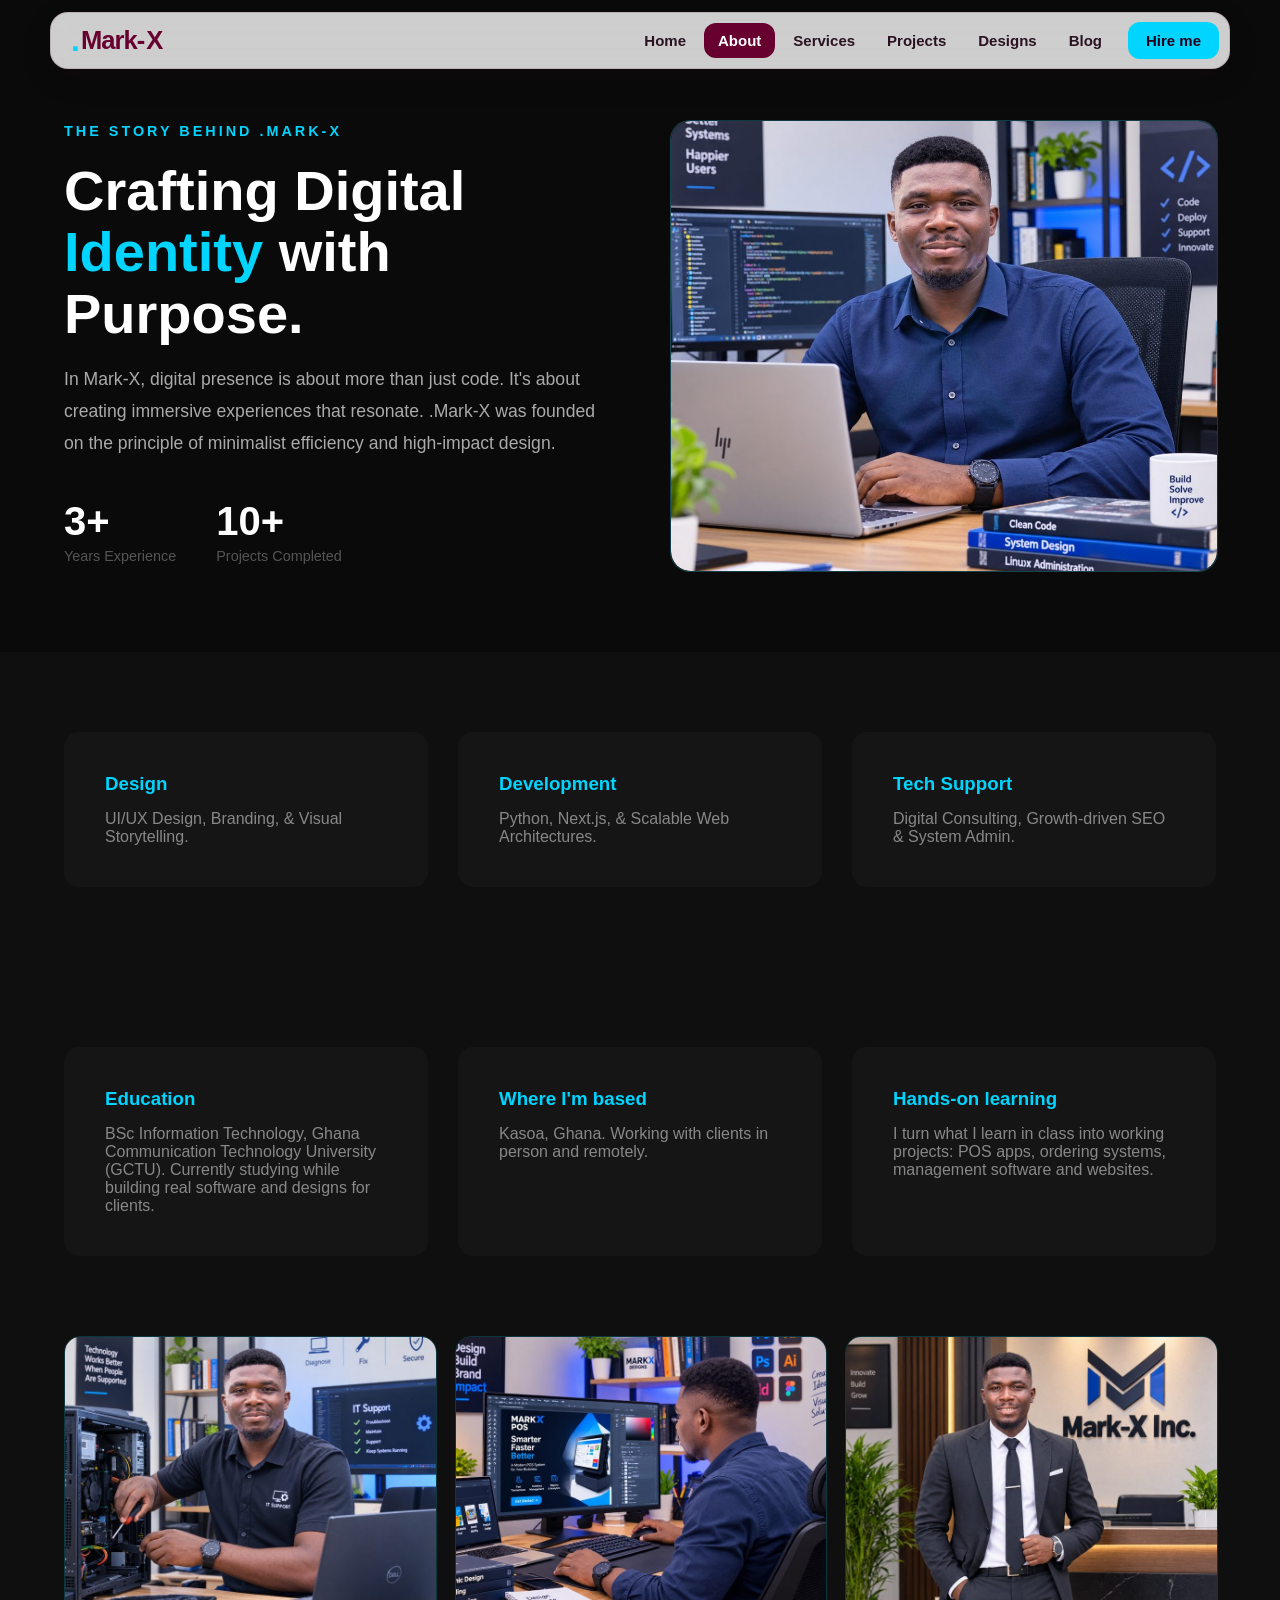
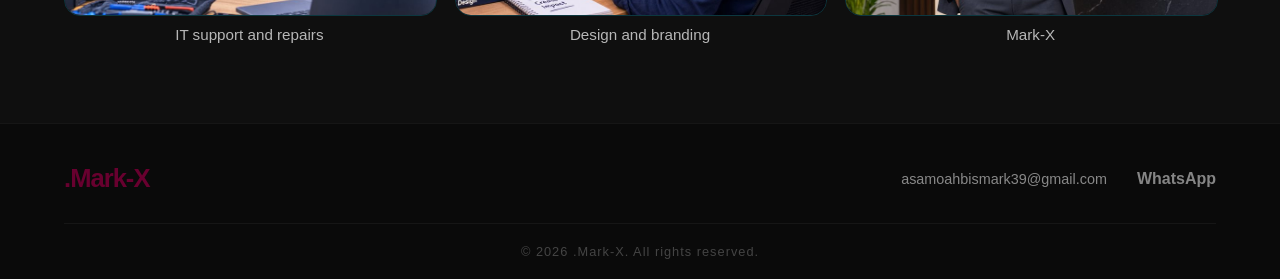
==== commit e6f11013: "Add files via upload" ====
--- a/about.html
+++ b/about.html
@@ -13,6 +13,17 @@
     <meta property="og:url" content="https://markx.tech/about.html" />
 
     <link rel="stylesheet" href="style.css" />
+    <style>
+      /* Photos of Bismark: side by side */
+      .photo-section { background: #0f0f0f; padding: 0 5% 80px; }
+      .photo-row { display: grid; grid-template-columns: repeat(3, minmax(0, 1fr)); gap: 20px; max-width: 1200px; margin: 0 auto; }
+      .photo-row figure { margin: 0; }
+      .photo-row img { display: block; width: 100%; aspect-ratio: 4 / 3; object-fit: cover; border-radius: 16px; border: 1px solid rgba(0, 212, 255, 0.2); }
+      .photo-row figcaption { margin-top: 10px; text-align: center; font-size: 0.95rem; color: rgba(255, 255, 255, 0.7); }
+      @media (max-width: 700px) { .photo-row { grid-template-columns: minmax(0, 1fr); } }
+      .about-visual .visual-box { overflow: hidden; }
+      .about-visual .visual-box img { width: 100%; height: 100%; object-fit: cover; object-position: center 20%; }
+    </style>
   </head>
   <body>
     <header>
